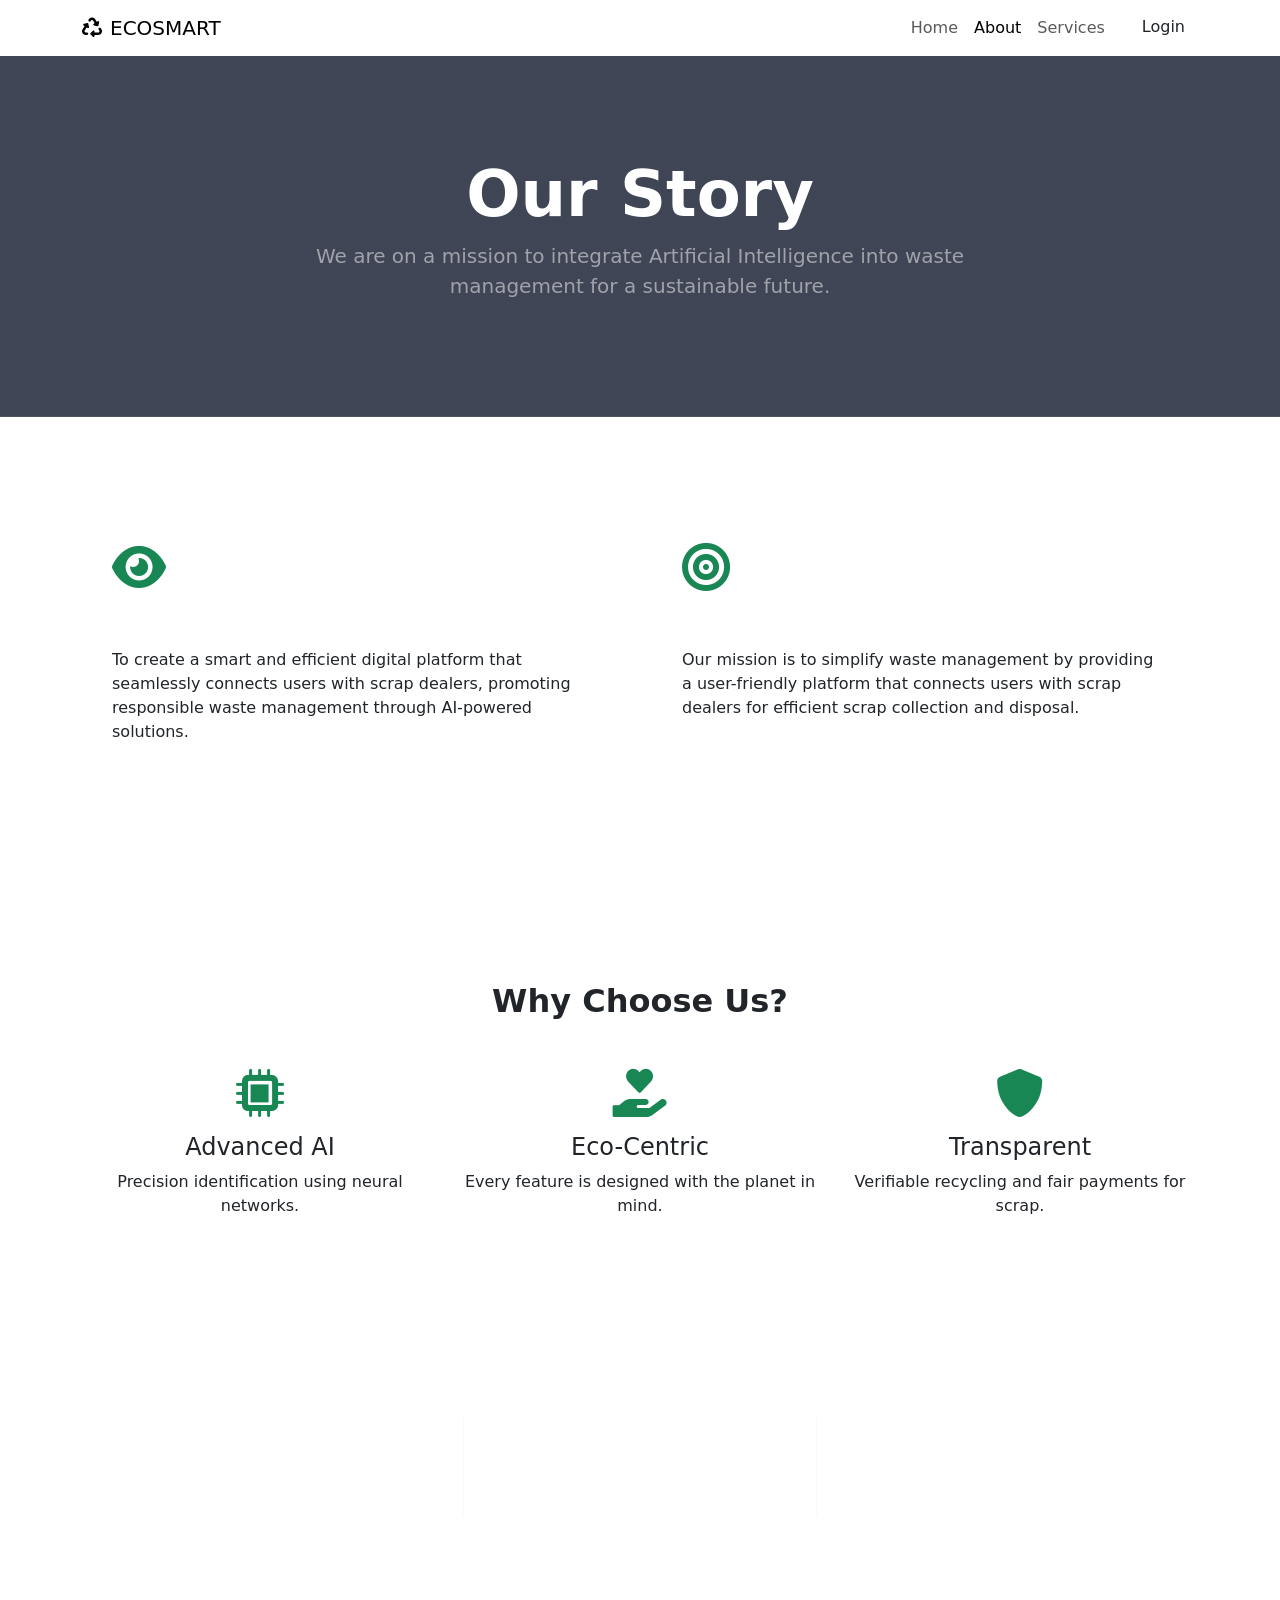
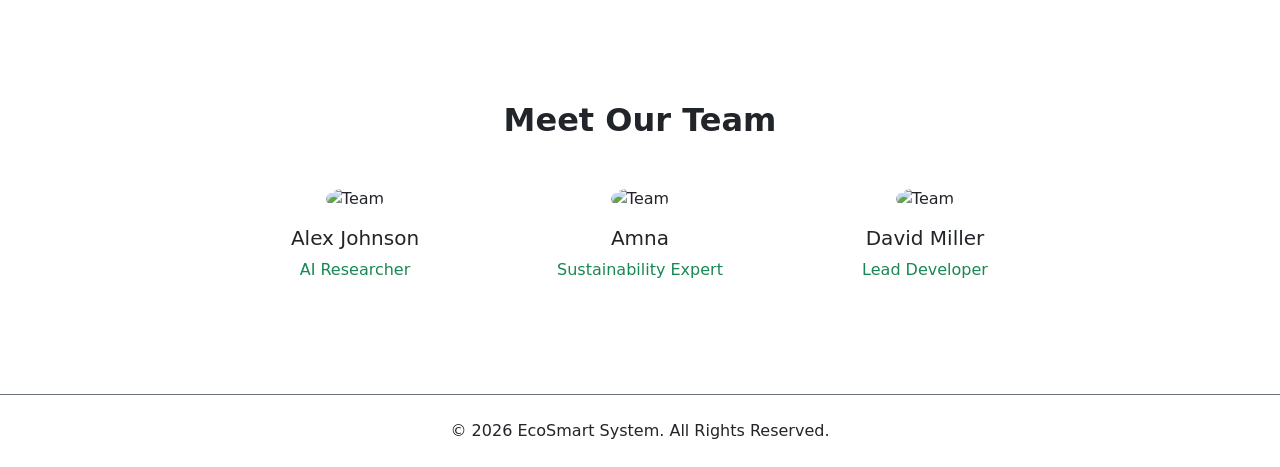
==== about.html @ c661dce3 "Add files via upload" ====
<!DOCTYPE html>
<html lang="en">
<head>
    <meta charset="UTF-8">
        <link rel="icon" type="image/png" href="https://media.istockphoto.com/id/1384532150/vector/recycle-symbol-inside-circle-with-leaves-zero-waste-concept.jpg?s=612x612&w=0&k=20&c=lQPT8cj_dpkQBxa1G4Y6RzDz5vLog6OmWERx-vGpF_Y=">
<link rel="apple-touch-icon" href="https://media.istockphoto.com/id/1384532150/vector/recycle-symbol-inside-circle-with-leaves-zero-waste-concept.jpg?s=612x612&w=0&k=20&c=lQPT8cj_dpkQBxa1G4Y6RzDz5vLog6OmWERx-vGpF_Y=">
   
    <meta name="viewport" content="width=device-width, initial-scale=1.0">
    <title>About Us | EcoSmart </title>
    <link href="https://cdn.jsdelivr.net/npm/bootstrap@5.3.0/dist/css/bootstrap.min.css" rel="stylesheet">
    <link href="https://fonts.googleapis.com/css2?family=Inter:wght@400;600;800&display=swap" rel="stylesheet">
    <link rel="stylesheet" href="style.css">
    <link rel="stylesheet" href="https://cdnjs.cloudflare.com/ajax/libs/font-awesome/6.0.0/css/all.min.css">
    <style>
        .about-hero {
            padding: 100px 0;
            background: linear-gradient(rgba(15, 23, 42, 0.8), rgba(15, 23, 42, 0.8)), 
                        url('https://madebydesignesia.com/themes/wastewise/images/background/10.webp');
            background-size: cover;
            background-position: center;
            text-align: center;
        }
        .vision-mission-card {
            background: var(--secondary-bg);
            border-left: 5px solid var(--accent-color);
            padding: 30px;
            border-radius: 15px;
            height: 100%;
        }
        .team-member {
            text-align: center;
            transition: var(--transition);
        }
        .team-member img {
            width: 150px;
            height: 150px;
            border-radius: 50%;
            border: 3px solid var(--accent-color);
            margin-bottom: 15px;
            object-fit: cover;
        }
        .stat-box {
            background: var(--accent-color);
            color: white;
            padding: 40px;
            border-radius: 20px;
            text-align: center;
        }
    </style>
</head>
<body>

    <nav class="navbar navbar-expand-lg sticky-top">
        <div class="container">
            <a class="navbar-brand" href="index.html"><i class="fas fa-recycle me-2"></i>ECOSMART</a>
            <div class="collapse navbar-collapse" id="navbarNav">
                <ul class="navbar-nav ms-auto">
                    <li class="nav-item"><a class="nav-link" href="index.html">Home</a></li>
                    <li class="nav-item"><a class="nav-link active" href="about.html">About</a></li>
                    <li class="nav-item"><a class="nav-link" href="services.html">Services</a></li>
                    <li class="nav-item ms-lg-3"><a class="btn btn-ai" href="login.html">Login</a></li>
                </ul>
            </div>
        </div>
    </nav>

    <header class="about-hero">
        <div class="container">
            <h1 class="display-3 fw-bold text-white">Our <span style="color: var(--accent-color);">Story</span></h1>
            <p class="lead text-white-50 mx-auto" style="max-width: 700px;">We are on a mission to integrate Artificial Intelligence into waste management for a sustainable future.</p>
        </div>
    </header>

    <section class="py-5 bg-white">
        <div class="container py-5">
            <div class="row g-4">
                <div class="col-md-6">
                    <div class="vision-mission-card">
                        <i class="fas fa-eye fa-3x text-success mb-3"></i>
                        <h3 class="text-white">Our Vision</h3>
                        <p class="text-dim">To create a smart and efficient digital platform that seamlessly connects users with scrap dealers, promoting responsible waste management through AI-powered solutions.</p>
                    </div>
                </div>
                <div class="col-md-6">
                    <div class="vision-mission-card">
                        <i class="fas fa-bullseye fa-3x text-success mb-3"></i>
                        <h3 class="text-white">Our Mission</h3>
                        <p class="text-dim">Our mission is to simplify waste management by providing a user-friendly platform that connects users with scrap dealers for efficient scrap collection and disposal.</p>
                    </div>
                </div>
            </div>
        </div>
    </section>

    <section class="py-5">
        <div class="container py-5">
            <div class="text-center mb-5">
                <h2 class="fw-bold">Why <span style="color: var(--accent-color);">Choose Us?</span></h2>
            </div>
            <div class="row text-center g-4">
                <div class="col-md-4">
                    <i class="fas fa-microchip fa-3x text-success mb-3"></i>
                    <h4>Advanced AI</h4>
                    <p class="text-dim">Precision identification using neural networks.</p>
                </div>
                <div class="col-md-4">
                    <i class="fas fa-hand-holding-heart fa-3x text-success mb-3"></i>
                    <h4>Eco-Centric</h4>
                    <p class="text-dim">Every feature is designed with the planet in mind.</p>
                </div>
                <div class="col-md-4">
                    <i class="fas fa-shield-alt fa-3x text-success mb-3"></i>
                    <h4>Transparent</h4>
                    <p class="text-dim">Verifiable recycling and fair payments for scrap.</p>
                </div>
            </div>
        </div>
    </section>

    <section class="py-5 bg-white">
        <div class="container">
            <div class="stat-box">
                <div class="row">
                    <div class="col-md-4">
                        <h2 class="display-4 fw-bold">50K+</h2>
                        <p class="mb-0">Items Scanned</p>
                    </div>
                    <div class="col-md-4 border-start border-end border-light">
                        <h2 class="display-4 fw-bold">120+</h2>
                        <p class="mb-0">Verified Dealers</p>
                    </div>
                    <div class="col-md-4">
                        <h2 class="display-4 fw-bold">10T</h2>
                        <p class="mb-0">Waste Recycled</p>
                    </div>
                </div>
            </div>
        </div>
    </section>

    <section class="py-5">
        <div class="container py-5">
            <div class="text-center mb-5">
                <h2 class="fw-bold">Meet Our <span style="color: var(--accent-color);">Team</span></h2>
            </div>
            <div class="row g-4 justify-content-center">
                <div class="col-md-3 team-member">
                    <img src="https://img.freepik.com/free-photo/smart-looking-teacher_53876-23045.jpg" alt="Team">
                    <h5>Alex Johnson</h5>
                    <p class="text-success">AI Researcher</p>
                </div>
                <div class="col-md-3 team-member">
                    <img src="https://img.freepik.com/free-photo/blue-eyed-blonde-positive-woman-round-spectalces-dressed-casually-being-good-mood-after-day-off-isolated-pink_273609-3839.jpg" alt="Team">
                    <h5>Amna</h5>
                    <p class="text-success">Sustainability Expert</p>
                </div>
                <div class="col-md-3 team-member">
                    <img src="https://img.freepik.com/free-photo/portrait-interesting-young-man-winter-clothes_158595-911.jpg?ga=GA1.1.1216552422.1770300352&semt=ais_hybrid&w=740&q=80" alt="Team">
                    <h5>David Miller</h5>
                    <p class="text-success">Lead Developer</p>
                </div>
            </div>
        </div>
    </section>

    <footer class="py-4 border-top border-secondary">
        <div class="container text-center">
            <p class="text-dim mb-0">&copy; 2026 EcoSmart System. All Rights Reserved.</p>
        </div>
    </footer>

</body>
</html>
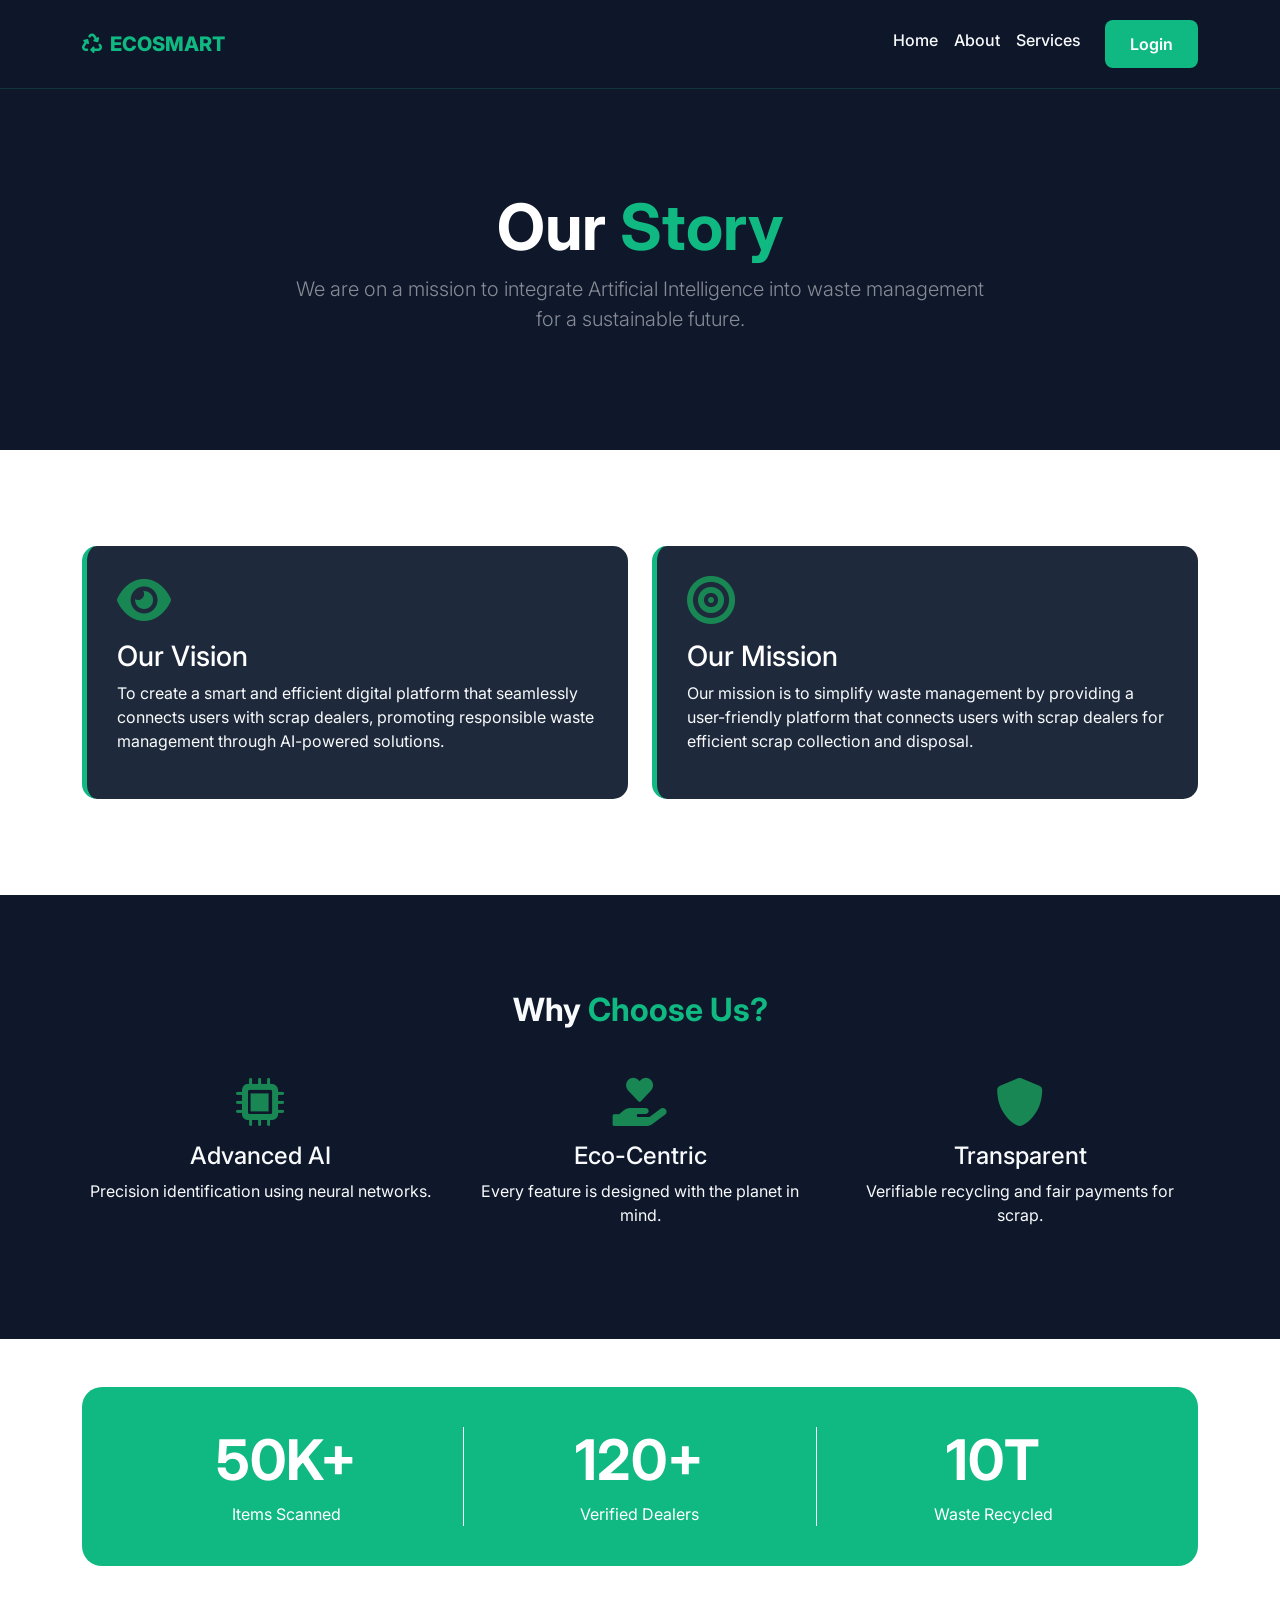
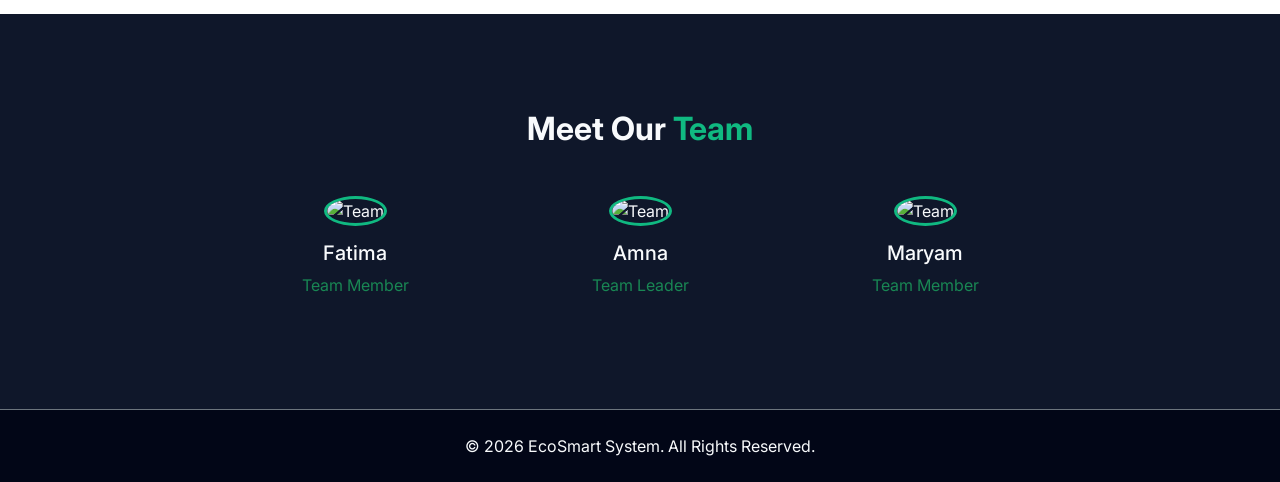
==== commit bf33fbd0: "Add files via upload" ====
--- a/about.html
+++ b/about.html
@@ -145,19 +145,19 @@
             </div>
             <div class="row g-4 justify-content-center">
                 <div class="col-md-3 team-member">
-                    <img src="https://img.freepik.com/free-photo/smart-looking-teacher_53876-23045.jpg" alt="Team">
-                    <h5>Alex Johnson</h5>
-                    <p class="text-success">AI Researcher</p>
+                    <img src="https://encrypted-tbn0.gstatic.com/images?q=tbn:ANd9GcRNAv2wiwquEYJ1QFHEFWSjQPE87BkCRnaXwA&s" alt="Team">
+                    <h5>Fatima</h5>
+                    <p class="text-success">Team Member</p>
                 </div>
                 <div class="col-md-3 team-member">
-                    <img src="https://img.freepik.com/free-photo/blue-eyed-blonde-positive-woman-round-spectalces-dressed-casually-being-good-mood-after-day-off-isolated-pink_273609-3839.jpg" alt="Team">
+                    <img src="https://encrypted-tbn0.gstatic.com/images?q=tbn:ANd9GcRohVz1GAK2GYDUq6UfDCzZmSEsh9BDlPKYDg&s" alt="Team">
                     <h5>Amna</h5>
-                    <p class="text-success">Sustainability Expert</p>
+                    <p class="text-success">Team Leader</p>
                 </div>
                 <div class="col-md-3 team-member">
-                    <img src="https://img.freepik.com/free-photo/portrait-interesting-young-man-winter-clothes_158595-911.jpg?ga=GA1.1.1216552422.1770300352&semt=ais_hybrid&w=740&q=80" alt="Team">
-                    <h5>David Miller</h5>
-                    <p class="text-success">Lead Developer</p>
+                    <img src="https://encrypted-tbn0.gstatic.com/images?q=tbn:ANd9GcRdEV1M_IsplVK6deIqwFlLed65I078hxAQuA&s" alt="Team">
+                    <h5>Maryam </h5>
+                    <p class="text-success">Team Member</p>
                 </div>
             </div>
         </div>
--- a/style.css
+++ b/style.css
@@ -0,0 +1,353 @@
+:root {
+    --primary-bg: #0f172a;
+    --secondary-bg: #1e293b;
+    --accent-color: #10b981;
+    --text-main: #f8fafc;
+    --text-dim: #94a3b8;
+    --transition: all 0.3s ease;
+}
+
+body {
+    background-color: var(--primary-bg);
+    color: var(--text-main);
+    font-family: 'Inter', sans-serif;
+}
+
+.hero-section {
+    position: relative;
+    padding: 35px 0;
+    background: linear-gradient(rgba(15, 23, 42, 0.8), rgba(15, 23, 42, 0.8)), 
+                url('https://img.freepik.com/free-photo/view-robot-tending-maintaining-gardens_23-2151803935.jpg?t=st=1770303958~exp=1770307558~hmac=a2c969166c141b6384a92f45a8c31f8fcbfa938933e6fd2fd0078704e46ce3da&w=1480');
+    background-size: cover;
+    background-position: center;
+    background-attachment: fixed; 
+}
+
+.navbar {
+    background-color: rgba(15, 23, 42, 0.95);
+    border-bottom: 1px solid rgba(16, 185, 129, 0.2);
+    backdrop-filter: blur(10px);
+    padding: 20px !important;
+}
+
+.nav-link { color: var(--text-main) !important; font-weight: 500; }
+.nav-link:hover { color: var(--accent-color) !important; }
+.navbar-brand { font-weight: 800; color: var(--accent-color) !important; }
+
+.btn-ai { background-color: var(--accent-color); color: white; border: none; padding: 12px 25px; border-radius: 8px; font-weight: 600; }
+.btn-ai:hover { background-color: #751d58; color: white;  }
+.btn-outline-ai { border: 2px solid var(--accent-color); color: var(--accent-color); border-radius: 8px; font-weight: 600; padding: 10px 20px;}
+.btn-outline-ai:hover { background-color: var(--accent-color); color: white; }
+
+.card-ai {
+    background: var(--secondary-bg);
+    border: 1px solid rgba(255, 255, 255, 0.05);
+    border-radius: 15px;
+    padding: 2rem;
+    height: 100%;
+    transition: var(--transition);
+}
+.card-ai:hover { border-color: var(--accent-color); transform: translateY(-5px); }
+
+footer { background-color: #020617; padding: 50px 0 20px; border-top: 1px solid rgba(16, 185, 129, 0.1); }
+
+.service-bar {
+    background-color: var(--accent-color);
+    color: white;
+    padding: 15px 0;
+    font-weight: 600;
+    overflow: hidden;
+    white-space: nowrap;
+}
+
+.service-bar span {
+    display: inline-block;
+    padding-right: 50px;
+    font-size: 1.1rem;
+}
+
+.service-panel {
+    position: relative;
+    height: 450px;
+    overflow: hidden;
+    cursor: pointer;
+    border: 1px solid rgba(255, 255, 255, 0.1);
+}
+
+.service-panel img {
+    width: 100%;
+    height: 100%;
+    object-fit: cover;
+    transition: transform 0.5s ease;
+}
+
+.service-panel:hover img {
+    transform: scale(1.1);
+}
+
+.service-overlay {
+    position: absolute;
+    top: 0;
+    left: 0;
+    width: 100%;
+    height: 100%;
+    background: linear-gradient(to bottom, transparent 50%, rgba(15, 23, 42, 0.9));
+    display: flex;
+    align-items: flex-end;
+    justify-content: center;
+    padding-bottom: 30px;
+    transition: 0.3s;
+}
+
+.service-panel:hover .service-overlay {
+    background: linear-gradient(to bottom, rgba(16, 185, 129, 0.2) 0%, rgba(15, 23, 42, 0.9) 100%);
+}
+
+.service-overlay h4 {
+    color: white;
+    font-weight: 700;
+    text-transform: uppercase;
+    letter-spacing: 1px;
+    text-align: center;
+    margin: 0;
+}
+
+
+
+.section-light {
+    background-color: #ffffff; 
+    color: #0f172a; 
+}
+
+.card-light-ai {
+    background: #ffffff;
+    border: 1px solid #e2e8f0;
+    border-radius: 20px;
+    padding: 2.5rem;
+    height: 100%;
+    transition: all 0.3s ease;
+    box-shadow: 0 10px 30px rgba(0, 0, 0, 0.05);
+}
+
+.card-light-ai:hover {
+    transform: translateY(-10px);
+    border-color: var(--accent-color);
+    box-shadow: 0 20px 40px rgba(16, 185, 129, 0.1);
+}
+
+.card-light-ai h3 {
+    color: #0f172a;
+    font-weight: 700;
+    margin-top: 15px;
+}
+
+.card-light-ai p {
+    color: #64748b;
+}
+
+.text-dark-main {
+    color: #0f172a !important;
+}
+
+
+.services-white-section {
+    background-color: #ffffff;
+    padding: 1px 0px 118px 0;
+}
+
+.section-title-line {
+    display: flex;
+    align-items: center;
+    justify-content: center;
+    gap: 20px;
+    margin-bottom: 50px;
+}
+
+.line {
+    height: 1px;
+    background: #e2e8f0;
+    flex-grow: 1;
+    max-width: 100px;
+}
+
+.service-card-mini {
+    background: #ffffff;
+    border: 1px solid #f1f5f9;
+    border-radius: 15px;
+    padding: 30px 20px;
+    text-align: center;
+    transition: all 0.3s ease;
+    box-shadow: 0 4px 20px rgba(0, 0, 0, 0.03);
+    height: 100%;
+}
+
+.service-card-mini:hover {
+    transform: translateY(-8px);
+    box-shadow: 0 15px 30px rgba(16, 185, 129, 0.1);
+    border-color: var(--accent-color);
+}
+
+.service-card-mini img {
+    width: 80px;
+    margin-bottom: 20px;
+}
+
+.service-card-mini h5 {
+    color: #0f172a;
+    font-weight: 700;
+    margin-bottom: 10px;
+    font-size: 1.1rem;
+}
+
+.service-card-mini p {
+    color: #64748b;
+    font-size: 0.9rem;
+    margin-bottom: 0;
+}
+
+.icon-wrapper {
+    height: 80px;
+    display: flex;
+    align-items: center;
+    justify-content: center;
+    transition: var(--transition);
+}
+
+.service-card-mini:hover .icon-wrapper i {
+    transform: scale(1.1);
+    color: #059669; 
+}
+
+.text-decoration-none:hover h5 {
+    color: var(--accent-color);
+}
+
+
+
+.footer-ai {
+    background-color:rgba(15, 23, 42, 0.95); 
+    padding: 100px 0 30px;
+    color: white;
+    position: relative;
+    overflow: hidden;
+}
+
+.footer-brand {
+    font-size: 1.8rem;
+    font-weight: 800;
+    color: #10b981; 
+    letter-spacing: -1px;
+}
+
+.footer-description {
+    color: rgba(255, 255, 255, 0.7);
+    font-size: 0.95rem;
+    line-height: 1.6;
+    margin-bottom: 25px;
+}
+
+.footer-heading {
+    font-size: 1.25rem;
+    font-weight: 700;
+    margin-bottom: 25px;
+    color: white;
+}
+
+.footer-links {
+    list-style: none;
+    padding: 0;
+}
+
+.footer-links li {
+    margin-bottom: 12px;
+}
+
+.footer-links a {
+    color: rgba(255, 255, 255, 0.7);
+    text-decoration: none;
+    transition: 0.3s;
+    font-size: 0.95rem;
+}
+
+.footer-links a:hover {
+    color: #10b981;
+    padding-left: 5px;
+}
+
+.newsletter-box {
+    display: flex;
+    background: rgba(255, 255, 255, 0.1);
+    border-radius: 8px;
+    padding: 5px;
+}
+
+.newsletter-box input {
+    background: transparent;
+    border: none;
+    padding: 12px 15px;
+    color: white;
+    flex-grow: 1;
+    outline: none;
+}
+
+.newsletter-box button {
+    background: #10b981;
+    color: white;
+    border: none;
+    padding: 10px 25px;
+    border-radius: 6px;
+    transition: 0.3s;
+}
+
+.newsletter-box button:hover {
+    background: #10b981;
+}
+
+.footer-socials {
+    display: flex;
+    gap: 15px;
+}
+
+.footer-socials a {
+    color: white;
+    font-size: 1.1rem;
+    transition: 0.3s;
+}
+
+.footer-socials a:hover {
+    color: #10b981;
+    transform: translateY(-3px);
+}
+
+/* Huge Background Text styling */
+.footer-bg-text {
+    position: absolute;
+    bottom: 50px;
+    left: 50%;
+    transform: translateX(-50%);
+    font-size: 15vw;
+    font-weight: 900;
+    color: rgba(255, 255, 255, 0.03);
+    pointer-events: none;
+    user-select: none;
+    width: 100%;
+    text-align: center;
+}
+
+.footer-bottom {
+    margin-top: 80px;
+    padding-top: 30px;
+    border-top: 1px solid rgba(255, 255, 255, 0.1);
+    font-size: 0.9rem;
+    color: rgba(255, 255, 255, 0.5);
+}
+
+.footer-legal a {
+    color: rgba(255, 255, 255, 0.5);
+    text-decoration: none;
+    margin-left: 20px;
+}
+
+.footer-legal a:hover {
+    color: white;
+}
